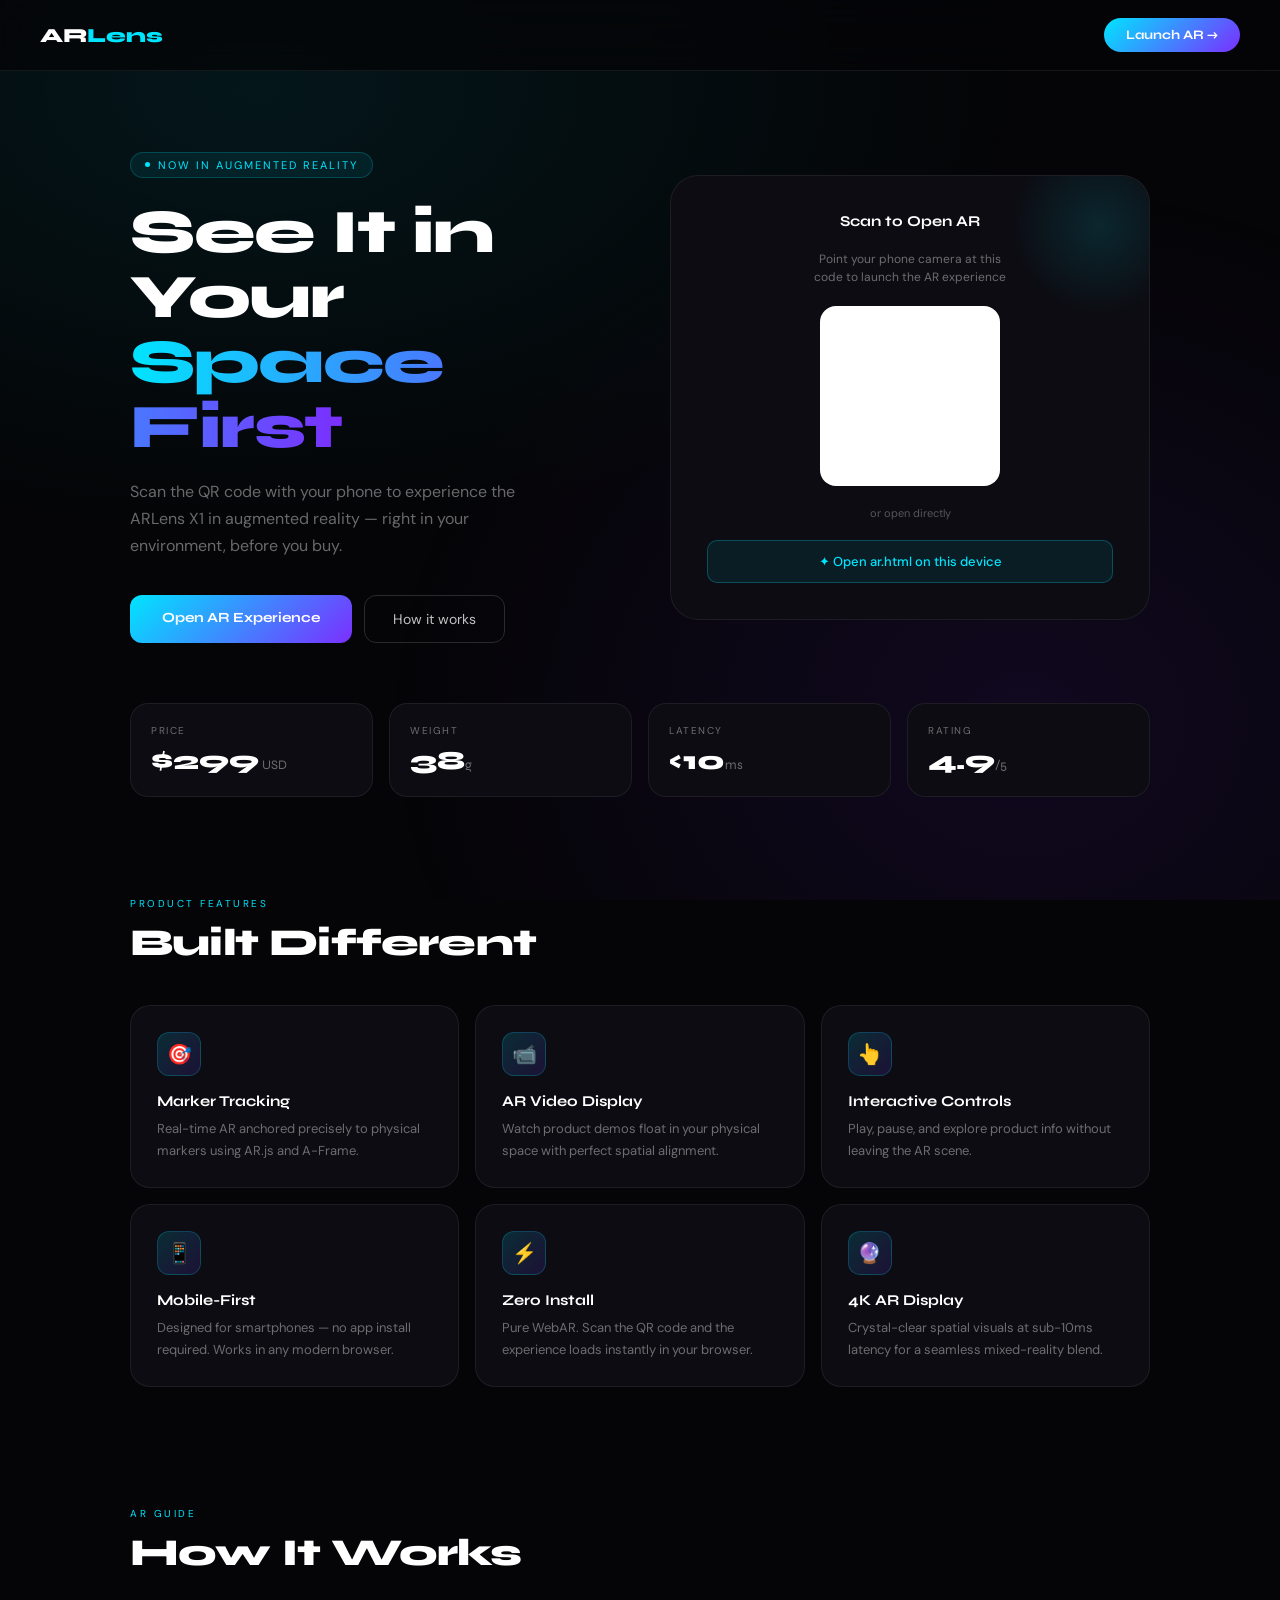
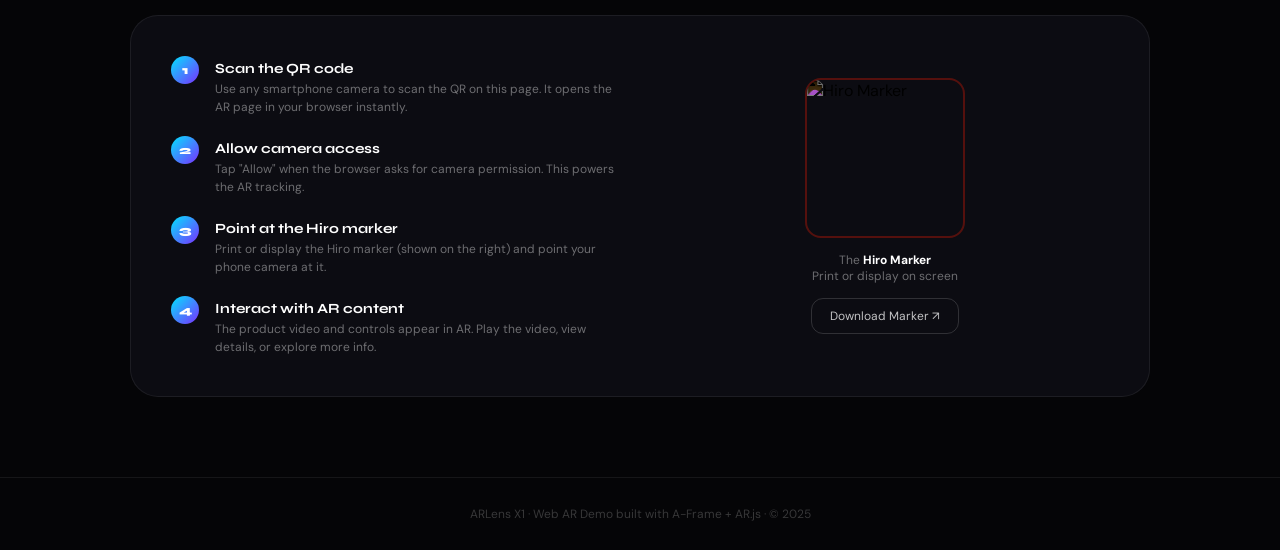
==== index.html @ 2adf9c04 "tesfgft" ====
<!DOCTYPE html>
<html lang="en">
<head>
  <meta charset="UTF-8" />
  <meta name="viewport" content="width=device-width, initial-scale=1.0" />
  <title>ARLens X1 — Product Page</title>

  <link rel="preconnect" href="https://fonts.googleapis.com">
  <link href="https://fonts.googleapis.com/css2?family=Syne:wght@400;700;800&family=DM+Sans:ital,wght@0,300;0,400;0,500;1,300&display=swap" rel="stylesheet">

  <!-- QR code generator (pure JS, no build step) -->
  <script src="https://cdnjs.cloudflare.com/ajax/libs/qrcodejs/1.0.0/qrcode.min.js"></script>

  <style>
    :root {
      --bg:     #050507;
      --bg2:    #0c0c12;
      --border: rgba(255,255,255,0.07);
      --cyan:   #00e5ff;
      --purple: #7b2fff;
      --white:  #ffffff;
      --muted:  rgba(255,255,255,0.4);
    }

    *, *::before, *::after { box-sizing: border-box; margin: 0; padding: 0; }

    html { scroll-behavior: smooth; }

    body {
      font-family: 'DM Sans', sans-serif;
      background: var(--bg);
      color: var(--white);
      min-height: 100vh;
      overflow-x: hidden;
    }

    /* ── Background atmosphere ─────────────────────────────────────────── */
    body::before {
      content: '';
      position: fixed; inset: 0; z-index: 0;
      background:
        radial-gradient(ellipse 60% 50% at 20% 10%, rgba(0,229,255,0.08), transparent),
        radial-gradient(ellipse 50% 60% at 80% 80%, rgba(123,47,255,0.1), transparent);
      pointer-events: none;
    }

    /* ── Nav ───────────────────────────────────────────────────────────── */
    nav {
      position: sticky; top: 0; z-index: 100;
      padding: 18px 40px;
      display: flex; align-items: center; justify-content: space-between;
      background: rgba(5,5,7,0.75);
      backdrop-filter: blur(20px);
      border-bottom: 1px solid var(--border);
    }
    .nav-brand {
      font-family: 'Syne', sans-serif;
      font-size: 20px; font-weight: 800;
      letter-spacing: -0.3px;
    }
    .nav-brand span { color: var(--cyan); }

    .nav-pill {
      background: linear-gradient(135deg, var(--cyan), var(--purple));
      color: #fff;
      border: none; border-radius: 50px;
      padding: 9px 22px;
      font-family: 'Syne', sans-serif;
      font-size: 13px; font-weight: 700;
      cursor: pointer;
      text-decoration: none;
      transition: transform 0.2s, box-shadow 0.2s;
    }
    .nav-pill:hover { transform: scale(1.04); box-shadow: 0 4px 24px rgba(0,229,255,0.3); }

    /* ── Hero ──────────────────────────────────────────────────────────── */
    .hero {
      position: relative; z-index: 1;
      max-width: 1100px; margin: 0 auto;
      padding: 80px 40px 60px;
      display: grid; grid-template-columns: 1fr 1fr; gap: 60px;
      align-items: center;
    }
    @media (max-width: 760px) {
      .hero { grid-template-columns: 1fr; padding: 50px 24px 40px; gap: 40px; }
    }

    .hero-eyebrow {
      display: inline-flex; align-items: center; gap: 8px;
      background: rgba(0,229,255,0.08);
      border: 1px solid rgba(0,229,255,0.2);
      border-radius: 30px;
      padding: 5px 14px;
      font-size: 11px; letter-spacing: 2px; text-transform: uppercase;
      color: var(--cyan);
      margin-bottom: 22px;
    }
    .eyebrow-dot { width: 5px; height: 5px; border-radius: 50%; background: var(--cyan); }

    .hero-title {
      font-family: 'Syne', sans-serif;
      font-size: clamp(38px, 5vw, 62px);
      font-weight: 800;
      line-height: 1.05;
      letter-spacing: -1.5px;
      margin-bottom: 18px;
    }
    .hero-title em {
      font-style: normal;
      background: linear-gradient(90deg, var(--cyan), var(--purple));
      -webkit-background-clip: text;
      -webkit-text-fill-color: transparent;
    }

    .hero-desc {
      font-size: 16px; line-height: 1.7;
      color: var(--muted);
      max-width: 420px;
      margin-bottom: 36px;
    }

    .hero-actions { display: flex; gap: 12px; flex-wrap: wrap; }

    .btn-primary {
      padding: 14px 32px;
      background: linear-gradient(135deg, var(--cyan), var(--purple));
      border: none; border-radius: 12px;
      color: #fff;
      font-family: 'Syne', sans-serif;
      font-size: 14px; font-weight: 700;
      cursor: pointer; text-decoration: none;
      transition: transform 0.2s, box-shadow 0.2s;
    }
    .btn-primary:hover { transform: translateY(-2px); box-shadow: 0 8px 30px rgba(0,229,255,0.3); }

    .btn-outline {
      padding: 14px 28px;
      background: transparent;
      border: 1px solid rgba(255,255,255,0.15);
      border-radius: 12px;
      color: rgba(255,255,255,0.75);
      font-family: 'DM Sans', sans-serif;
      font-size: 14px;
      cursor: pointer; text-decoration: none;
      transition: border-color 0.2s, color 0.2s;
    }
    .btn-outline:hover { border-color: var(--cyan); color: var(--cyan); }

    /* ── Hero right: QR card ───────────────────────────────────────────── */
    .qr-card {
      background: var(--bg2);
      border: 1px solid var(--border);
      border-radius: 28px;
      padding: 36px;
      display: flex; flex-direction: column; align-items: center; gap: 20px;
      position: relative;
      overflow: hidden;
    }
    .qr-card::before {
      content: '';
      position: absolute; top: -40px; right: -40px;
      width: 180px; height: 180px;
      background: radial-gradient(circle, rgba(0,229,255,0.12), transparent 70%);
      pointer-events: none;
    }

    .qr-title {
      font-family: 'Syne', sans-serif;
      font-size: 15px; font-weight: 700;
      text-align: center;
    }
    .qr-sub {
      font-size: 12px; color: var(--muted);
      text-align: center; line-height: 1.5;
      max-width: 200px;
    }
    #qrcode {
      background: #fff;
      border-radius: 16px;
      padding: 14px;
      width: 180px; height: 180px;
      display: flex; align-items: center; justify-content: center;
    }
    #qrcode canvas, #qrcode img { border-radius: 8px; }

    .qr-footer {
      display: flex; align-items: center; gap: 7px;
      font-size: 11px; color: rgba(255,255,255,0.3);
    }
    .qr-footer::before, .qr-footer::after {
      content: ''; flex: 1; height: 1px;
      background: rgba(255,255,255,0.08);
    }

    .ar-launch-link {
      display: block;
      text-align: center;
      padding: 12px 24px;
      background: rgba(0,229,255,0.08);
      border: 1px solid rgba(0,229,255,0.25);
      border-radius: 10px;
      color: var(--cyan);
      text-decoration: none;
      font-size: 13px; font-weight: 500;
      transition: background 0.2s;
      width: 100%;
    }
    .ar-launch-link:hover { background: rgba(0,229,255,0.14); }

    /* ── Stats row ────────────────────────────────────────────────────── */
    .stats-row {
      position: relative; z-index: 1;
      max-width: 1100px; margin: 0 auto;
      padding: 0 40px 60px;
      display: grid; grid-template-columns: repeat(4, 1fr); gap: 16px;
    }
    @media (max-width: 760px) {
      .stats-row { grid-template-columns: 1fr 1fr; padding: 0 24px 40px; }
    }

    .stat-card {
      background: var(--bg2);
      border: 1px solid var(--border);
      border-radius: 18px;
      padding: 20px;
    }
    .stat-label { font-size: 10px; letter-spacing: 1.5px; text-transform: uppercase; color: var(--muted); margin-bottom: 8px; }
    .stat-value { font-family: 'Syne', sans-serif; font-size: 26px; font-weight: 800; color: var(--white); }
    .stat-value span { font-size: 13px; font-weight: 400; color: var(--muted); }

    /* ── Features ─────────────────────────────────────────────────────── */
    .section {
      position: relative; z-index: 1;
      max-width: 1100px; margin: 0 auto;
      padding: 40px 40px 80px;
    }
    @media (max-width: 760px) { .section { padding: 20px 24px 60px; } }

    .section-label {
      font-size: 10px; letter-spacing: 2.5px; text-transform: uppercase;
      color: var(--cyan); margin-bottom: 10px;
    }
    .section-title {
      font-family: 'Syne', sans-serif;
      font-size: clamp(24px, 3vw, 38px); font-weight: 800; letter-spacing: -0.8px;
      margin-bottom: 40px;
    }

    .features-grid {
      display: grid; grid-template-columns: repeat(3, 1fr); gap: 16px;
    }
    @media (max-width: 760px) { .features-grid { grid-template-columns: 1fr; } }

    .feature-card {
      background: var(--bg2);
      border: 1px solid var(--border);
      border-radius: 20px;
      padding: 26px;
      transition: border-color 0.3s, transform 0.3s;
    }
    .feature-card:hover { border-color: rgba(0,229,255,0.3); transform: translateY(-3px); }

    .feature-icon {
      width: 44px; height: 44px; border-radius: 12px;
      background: linear-gradient(135deg, rgba(0,229,255,0.15), rgba(123,47,255,0.15));
      border: 1px solid rgba(0,229,255,0.2);
      display: flex; align-items: center; justify-content: center;
      font-size: 20px; margin-bottom: 16px;
    }
    .feature-name {
      font-family: 'Syne', sans-serif;
      font-size: 15px; font-weight: 700;
      margin-bottom: 8px;
    }
    .feature-desc { font-size: 13px; line-height: 1.65; color: var(--muted); }

    /* ── AR Instructions section ───────────────────────────────────────── */
    .instructions {
      background: var(--bg2);
      border: 1px solid var(--border);
      border-radius: 28px;
      padding: 40px;
      display: grid; grid-template-columns: 1fr 1fr; gap: 40px; align-items: center;
    }
    @media (max-width: 760px) { .instructions { grid-template-columns: 1fr; padding: 28px; gap: 28px; } }

    .steps { display: flex; flex-direction: column; gap: 20px; }
    .step { display: flex; gap: 16px; align-items: flex-start; }
    .step-num {
      width: 28px; height: 28px; border-radius: 50%; flex-shrink: 0;
      background: linear-gradient(135deg, var(--cyan), var(--purple));
      display: flex; align-items: center; justify-content: center;
      font-family: 'Syne', sans-serif; font-size: 12px; font-weight: 800;
    }
    .step-text { padding-top: 4px; }
    .step-title { font-family: 'Syne', sans-serif; font-size: 14px; font-weight: 700; margin-bottom: 3px; }
    .step-desc { font-size: 12px; color: var(--muted); line-height: 1.5; }

    .marker-preview {
      display: flex; flex-direction: column; align-items: center; gap: 14px;
    }
    .marker-preview img {
      width: 160px; height: 160px;
      border-radius: 16px; border: 2px solid rgba(0,229,255,0.3);
      filter: invert(1);
    }
    .marker-caption { font-size: 12px; color: var(--muted); text-align: center; }
    .marker-caption strong { color: var(--white); }

    /* ── Footer ────────────────────────────────────────────────────────── */
    footer {
      position: relative; z-index: 1;
      border-top: 1px solid var(--border);
      padding: 28px 40px;
      text-align: center;
      font-size: 12px; color: rgba(255,255,255,0.2);
    }

    /* animations */
    @keyframes fadeUp {
      from { opacity: 0; transform: translateY(24px); }
      to   { opacity: 1; transform: translateY(0); }
    }
    .hero-left > * { animation: fadeUp 0.6s ease both; }
    .hero-left > *:nth-child(1) { animation-delay: 0.05s; }
    .hero-left > *:nth-child(2) { animation-delay: 0.12s; }
    .hero-left > *:nth-child(3) { animation-delay: 0.19s; }
    .hero-left > *:nth-child(4) { animation-delay: 0.26s; }
    .qr-card { animation: fadeUp 0.6s 0.3s ease both; }
  </style>
</head>
<body>

<!-- Nav -->
<nav>
  <div class="nav-brand">AR<span>Lens</span></div>
  <a href="ar.html" class="nav-pill">Launch AR →</a>
</nav>

<!-- Hero -->
<section class="hero">
  <div class="hero-left">
    <div class="hero-eyebrow">
      <div class="eyebrow-dot"></div>
      Now in Augmented Reality
    </div>
    <h1 class="hero-title">See It in Your<br><em>Space First</em></h1>
    <p class="hero-desc">
      Scan the QR code with your phone to experience the ARLens X1 in augmented reality —
      right in your environment, before you buy.
    </p>
    <div class="hero-actions">
      <a href="ar.html" class="btn-primary">Open AR Experience</a>
      <a href="#how-it-works" class="btn-outline">How it works</a>
    </div>
  </div>

  <div class="qr-card">
    <div class="qr-title">Scan to Open AR</div>
    <p class="qr-sub">Point your phone camera at this code to launch the AR experience</p>
    <div id="qrcode"></div>
    <div class="qr-footer">or open directly</div>
    <a href="ar.html" class="ar-launch-link">✦ Open ar.html on this device</a>
  </div>
</section>

<!-- Stats -->
<div class="stats-row">
  <div class="stat-card">
    <div class="stat-label">Price</div>
    <div class="stat-value">$299<span> USD</span></div>
  </div>
  <div class="stat-card">
    <div class="stat-label">Weight</div>
    <div class="stat-value">38<span>g</span></div>
  </div>
  <div class="stat-card">
    <div class="stat-label">Latency</div>
    <div class="stat-value">&lt;10<span>ms</span></div>
  </div>
  <div class="stat-card">
    <div class="stat-label">Rating</div>
    <div class="stat-value">4.9<span>/5</span></div>
  </div>
</div>

<!-- Features -->
<section class="section">
  <div class="section-label">Product Features</div>
  <div class="section-title">Built Different</div>
  <div class="features-grid">
    <div class="feature-card">
      <div class="feature-icon">🎯</div>
      <div class="feature-name">Marker Tracking</div>
      <div class="feature-desc">Real-time AR anchored precisely to physical markers using AR.js and A-Frame.</div>
    </div>
    <div class="feature-card">
      <div class="feature-icon">📹</div>
      <div class="feature-name">AR Video Display</div>
      <div class="feature-desc">Watch product demos float in your physical space with perfect spatial alignment.</div>
    </div>
    <div class="feature-card">
      <div class="feature-icon">👆</div>
      <div class="feature-name">Interactive Controls</div>
      <div class="feature-desc">Play, pause, and explore product info without leaving the AR scene.</div>
    </div>
    <div class="feature-card">
      <div class="feature-icon">📱</div>
      <div class="feature-name">Mobile-First</div>
      <div class="feature-desc">Designed for smartphones — no app install required. Works in any modern browser.</div>
    </div>
    <div class="feature-card">
      <div class="feature-icon">⚡</div>
      <div class="feature-name">Zero Install</div>
      <div class="feature-desc">Pure WebAR. Scan the QR code and the experience loads instantly in your browser.</div>
    </div>
    <div class="feature-card">
      <div class="feature-icon">🔮</div>
      <div class="feature-name">4K AR Display</div>
      <div class="feature-desc">Crystal-clear spatial visuals at sub-10ms latency for a seamless mixed-reality blend.</div>
    </div>
  </div>
</section>

<!-- How it works -->
<section class="section" id="how-it-works">
  <div class="section-label">AR Guide</div>
  <div class="section-title">How It Works</div>
  <div class="instructions">
    <div class="steps">
      <div class="step">
        <div class="step-num">1</div>
        <div class="step-text">
          <div class="step-title">Scan the QR code</div>
          <div class="step-desc">Use any smartphone camera to scan the QR on this page. It opens the AR page in your browser instantly.</div>
        </div>
      </div>
      <div class="step">
        <div class="step-num">2</div>
        <div class="step-text">
          <div class="step-title">Allow camera access</div>
          <div class="step-desc">Tap "Allow" when the browser asks for camera permission. This powers the AR tracking.</div>
        </div>
      </div>
      <div class="step">
        <div class="step-num">3</div>
        <div class="step-text">
          <div class="step-title">Point at the Hiro marker</div>
          <div class="step-desc">Print or display the Hiro marker (shown on the right) and point your phone camera at it.</div>
        </div>
      </div>
      <div class="step">
        <div class="step-num">4</div>
        <div class="step-text">
          <div class="step-title">Interact with AR content</div>
          <div class="step-desc">The product video and controls appear in AR. Play the video, view details, or explore more info.</div>
        </div>
      </div>
    </div>

    <div class="marker-preview">
      <img src="https://raw.githubusercontent.com/AR-js-org/AR.js/master/data/images/hiro.png" alt="Hiro Marker" />
      <p class="marker-caption">The <strong>Hiro Marker</strong><br>Print or display on screen</p>
      <a href="https://raw.githubusercontent.com/AR-js-org/AR.js/master/data/images/hiro.png"
         target="_blank"
         class="btn-outline" style="font-size:12px; padding: 9px 18px; text-decoration: none;">
        Download Marker ↗
      </a>
    </div>
  </div>
</section>

<!-- Footer -->
<footer>
  ARLens X1 · Web AR Demo built with A-Frame + AR.js · &copy; 2025
</footer>

<script>
  // Generate QR code pointing to ar.html
  // In production, replace the URL with your hosted domain
  const arUrl = window.location.origin + window.location.pathname.replace('index.html', '') + 'ar.html';

  new QRCode(document.getElementById('qrcode'), {
    text: arUrl,
    width: 152,
    height: 152,
    colorDark: '#000000',
    colorLight: '#ffffff',
    correctLevel: QRCode.CorrectLevel.M
  });
</script>
</body>
</html>
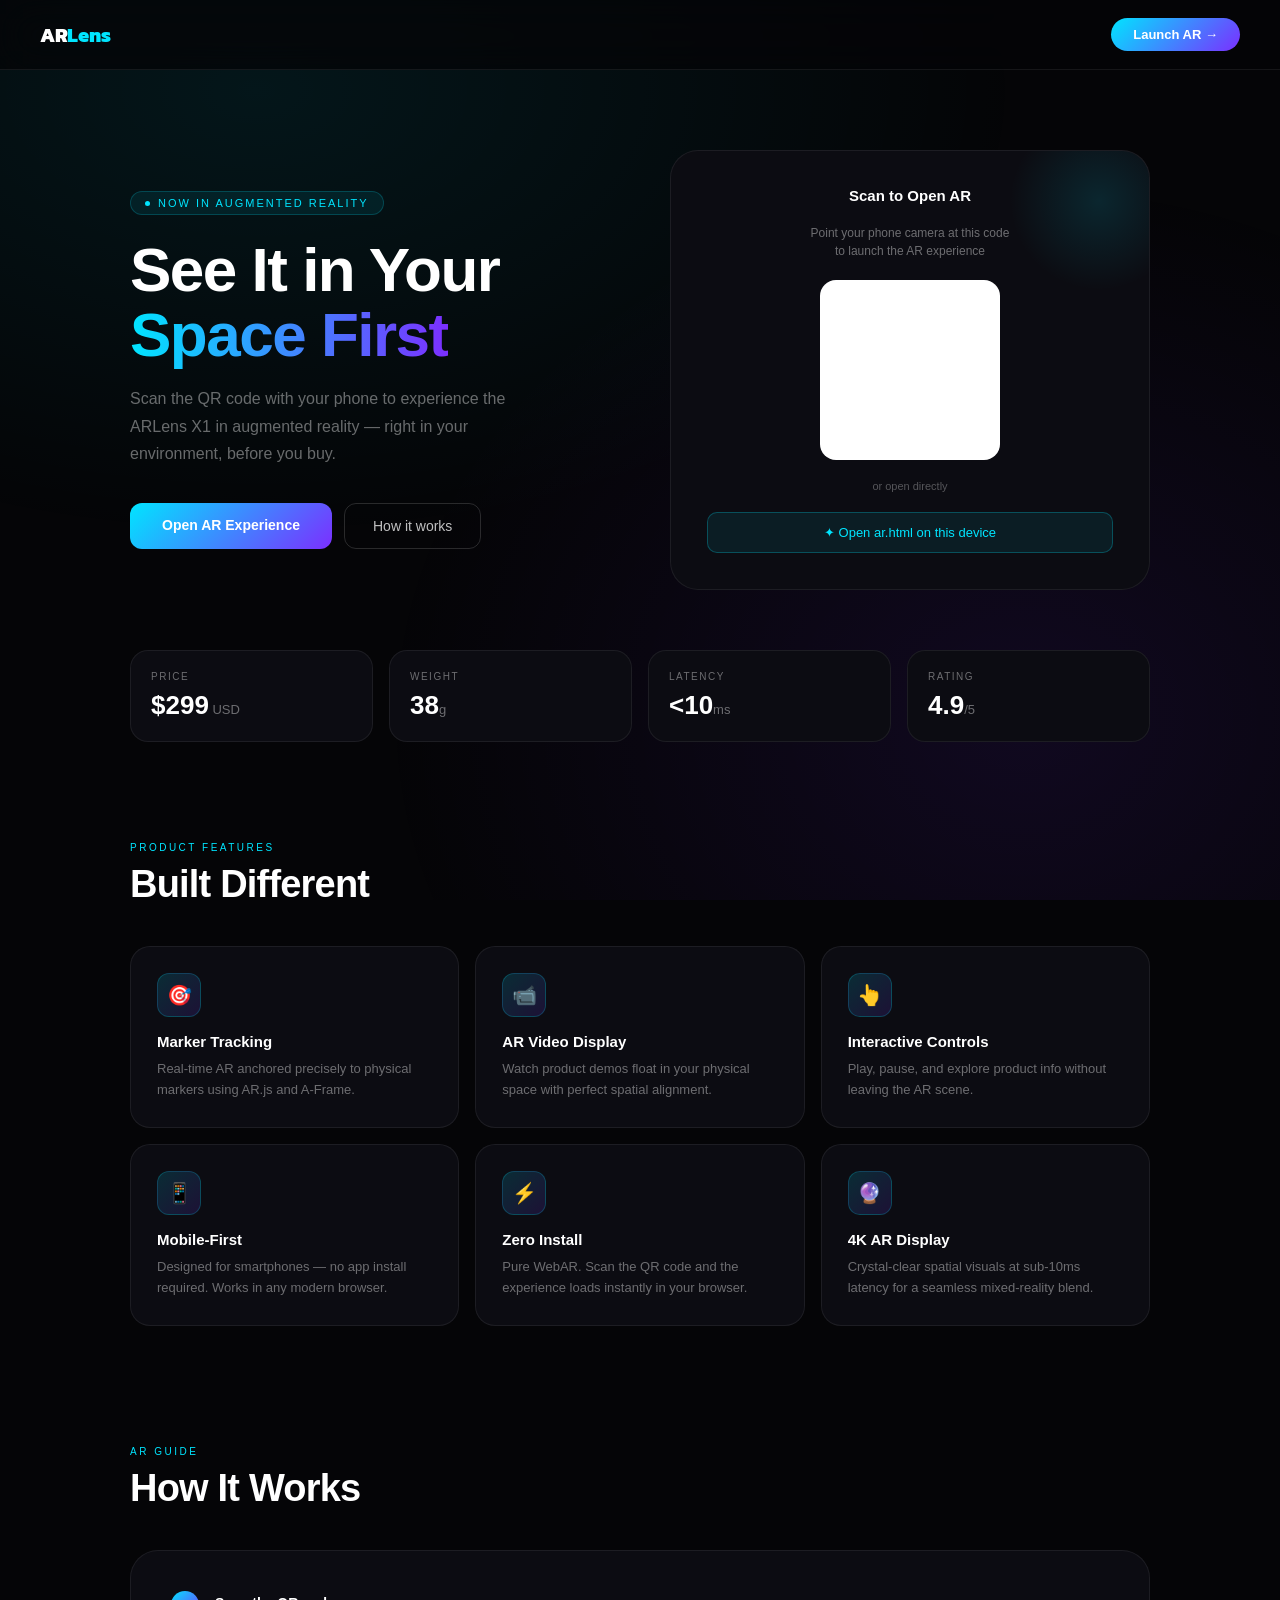
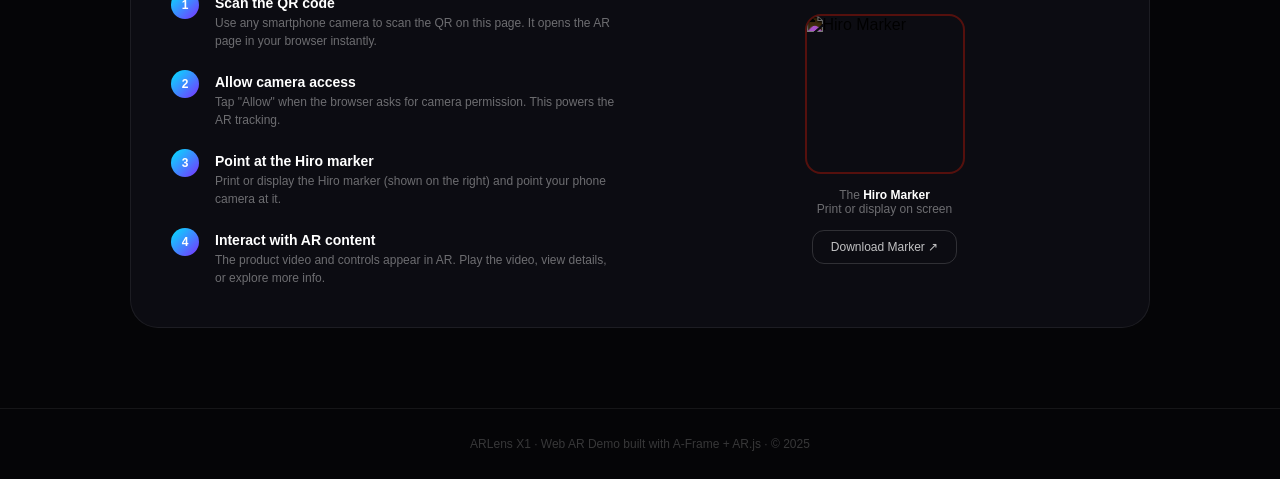
==== commit fc53b502: "marker chage" ====
--- a/index.html
+++ b/index.html
@@ -6,7 +6,7 @@
   <title>ARLens X1 — Product Page</title>
 
   <link rel="preconnect" href="https://fonts.googleapis.com">
-  <link href="https://fonts.googleapis.com/css2?family=Syne:wght@400;700;800&family=DM+Sans:ital,wght@0,300;0,400;0,500;1,300&display=swap" rel="stylesheet">
+  <link href="https://fonts.googleapis.com/css2?family=Kanit:ital,wght@0,100;0,200;0,300;0,400;0,500;0,600;0,700;0,800;0,900;1,100;1,200;1,300;1,400;1,500;1,600;1,700;1,800;1,900&family=Poppins:ital,wght@0,100;0,200;0,30<PASSWORD>;<PASSWORD>;<PASSWORD>;<PASSWORD>;<PASSWORD>;<PASSWORD>;<PASSWORD>;1,1<PASSWORD>;1,2<PASSWORD>;1,3<PASSWORD>;1,4<PASSWORD>;1,5<PASSWORD>;1,6<PASSWORD>;1,7<PASSWORD>;1,8<PASSWORD>;1,9<PASSWORD>&display=swap" rel="stylesheet">
 
   <!-- QR code generator (pure JS, no build step) -->
   <script src="https://cdnjs.cloudflare.com/ajax/libs/qrcodejs/1.0.0/qrcode.min.js"></script>
@@ -54,7 +54,7 @@
       border-bottom: 1px solid var(--border);
     }
     .nav-brand {
-      font-family: 'Syne', sans-serif;
+      font-family: 'kanit', sans-serif;
       font-size: 20px; font-weight: 800;
       letter-spacing: -0.3px;
     }
